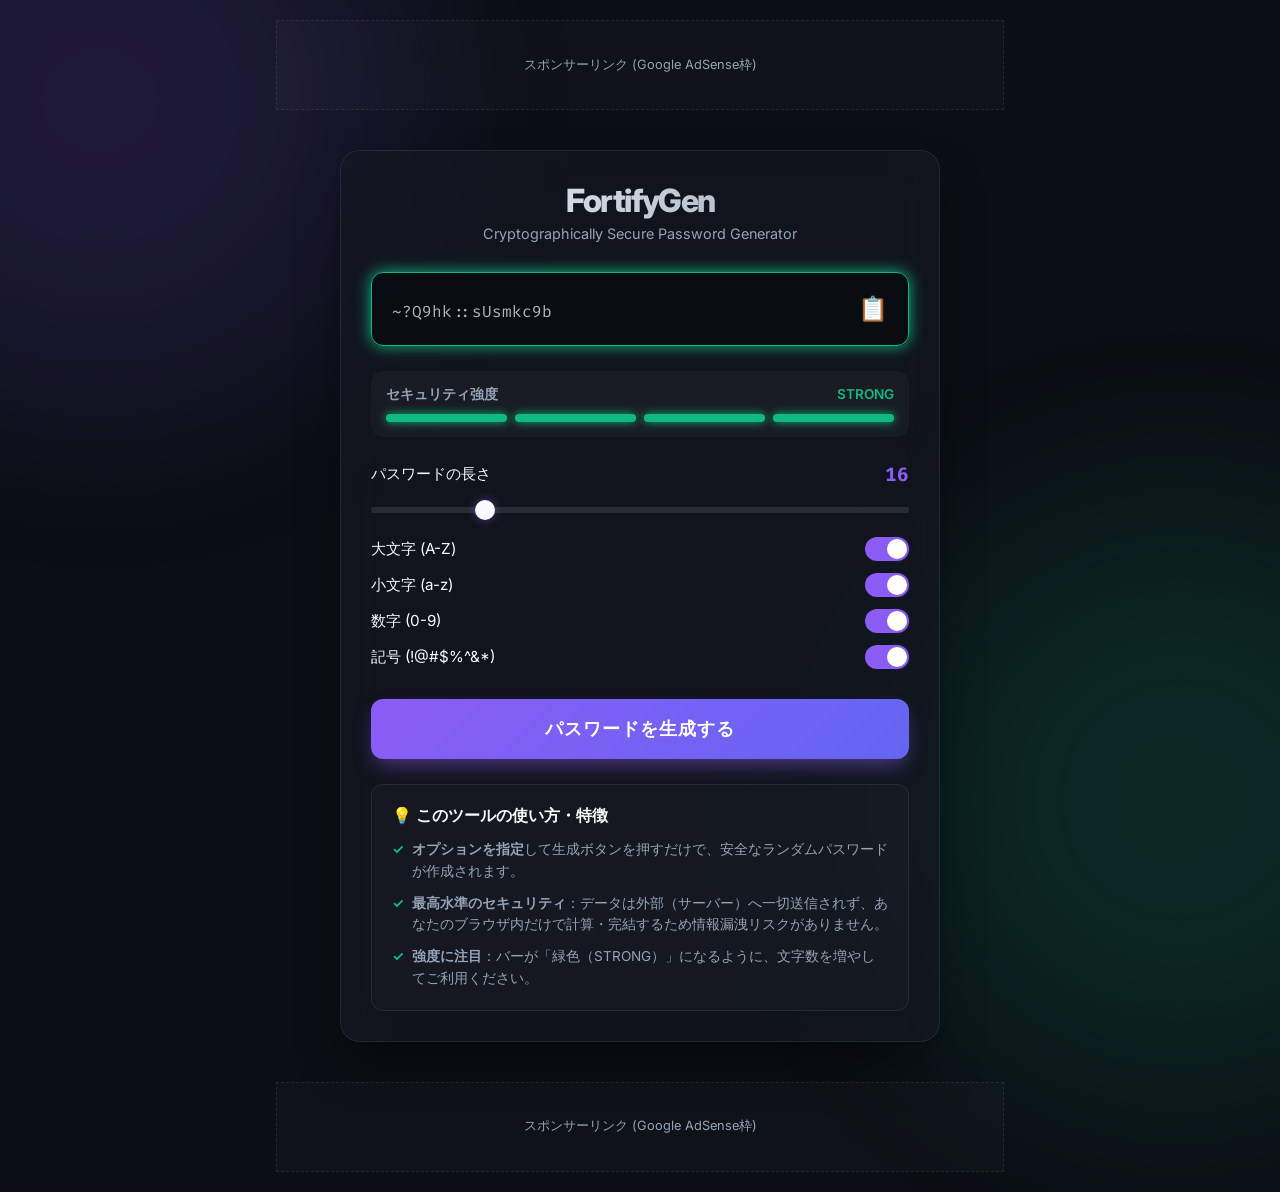
==== index.html @ d4380e6b "Update index.html" ====
<!DOCTYPE html>
<html lang="ja">
<head>
    <meta charset="UTF-8">
    <meta name="viewport" content="width=device-width, initial-scale=1.0">
    <title>Secure Password Generator</title>
    <!-- Modern Font -->
    <link href="https://fonts.googleapis.com/css2?family=Fira+Code:wght@400;600&family=Inter:wght@400;600;800&display=swap" rel="stylesheet">
    <link rel="stylesheet" href="style.css">
    <meta name="description" content="高性能かつセキュアなパスワード生成器。ローカルで暗号学的に安全なパスワードを即座に作成します。">
    <script async src="https://pagead2.googlesyndication.com/pagead/js/adsbygoogle.js?client=ca-pub-8914844189894814"
     crossorigin="anonymous"></script>
</head>
<body>
    <div class="bg-decoration">
        <div class="glow glow-1"></div>
        <div class="glow glow-2"></div>
    </div>

    <!-- Ad placeholder (Top) - 収益化のため配置 -->
    <div class="ad-banner top-ad">
        <div class="ad-content">スポンサーリンク (Google AdSense枠)</div>
    </div>

    <main class="container">
        <header>
            <h1>FortifyGen</h1>
            <p>Cryptographically Secure Password Generator</p>
        </header>

        <section class="result-container">
            <div class="password-display" id="passwordDisplay">
                <span id="result" class="placeholder">設定を行って生成してください</span>
            </div>
            <button id="copyBtn" class="copy-btn" title="パスワードをコピー">
                📋
            </button>
        </section>

        <!-- アニメーション付きセキュリティ強度メーター -->
        <section class="strength-section">
            <div class="strength-header">
                <span>セキュリティ強度</span>
                <span id="strengthText">VERY WEAK</span>
            </div>
            <div class="strength-bars">
                <div class="bar" id="bar1"></div>
                <div class="bar" id="bar2"></div>
                <div class="bar" id="bar3"></div>
                <div class="bar" id="bar4"></div>
            </div>
        </section>

        <section class="settings-container">
            <div class="setting">
                <div class="setting-header">
                    <label for="lengthSlider">パスワードの長さ</label>
                    <span id="lengthValue">16</span>
                </div>
                <input type="range" id="lengthSlider" min="4" max="64" value="16">
            </div>

            <div class="options">
                <label class="checkbox-container">
                    <span>大文字 (A-Z)</span>
                    <input type="checkbox" id="uppercaseCb" checked>
                    <span class="checkmark"></span>
                </label>
                <label class="checkbox-container">
                    <span>小文字 (a-z)</span>
                    <input type="checkbox" id="lowercaseCb" checked>
                    <span class="checkmark"></span>
                </label>
                <label class="checkbox-container">
                    <span>数字 (0-9)</span>
                    <input type="checkbox" id="numbersCb" checked>
                    <span class="checkmark"></span>
                </label>
                <label class="checkbox-container">
                    <span>記号 (!@#$%^&*)</span>
                    <input type="checkbox" id="symbolsCb" checked>
                    <span class="checkmark"></span>
                </label>
            </div>

            <button id="generateBtn" class="generate-btn">パスワードを生成する</button>
        </section>

        <section class="instructions">
            <h3>💡 このツールの使い方・特徴</h3>
            <ul>
                <li><strong>オプションを指定</strong>して生成ボタンを押すだけで、安全なランダムパスワードが作成されます。</li>
                <li><strong>最高水準のセキュリティ</strong>：データは外部（サーバー）へ一切送信されず、あなたのブラウザ内だけで計算・完結するため情報漏洩リスクがありません。</li>
                <li><strong>強度に注目</strong>：バーが「緑色（STRONG）」になるように、文字数を増やしてご利用ください。</li>
            </ul>
        </section>
    </main>

    <!-- Ad placeholder (Bottom) - 収益化のため配置 -->
    <div class="ad-banner bottom-ad">
        <div class="ad-content">スポンサーリンク (Google AdSense枠)</div>
    </div>

    <!-- トースト通知 (コピー完了時など) -->
    <div id="toast" class="toast">クリップボードにコピーしました！</div>

    <script src="main.js"></script>
</body>
</html>
---- style.css ----
:root {
    --bg-dark: #0B0E14; /* Cyber dark */
    --panel-bg: rgba(20, 24, 34, 0.7);
    --border-color: rgba(255, 255, 255, 0.08);
    --primary: #8b5cf6; /* Purple/Violet main */
    --primary-glow: rgba(139, 92, 246, 0.5);
    --text-primary: #f8fafc;
    --text-muted: #94a3b8;
    
    /* Strength colors */
    --strength-very-weak: #ef4444; /* Red */
    --strength-weak: #f59e0b;      /* Orange */
    --strength-good: #eab308;      /* Yellow */
    --strength-strong: #10b981;    /* Green */
}

* { margin: 0; padding: 0; box-sizing: border-box; }

body {
    font-family: 'Inter', sans-serif;
    background-color: var(--bg-dark);
    color: var(--text-primary);
    min-height: 100vh;
    display: flex;
    flex-direction: column;
    align-items: center;
    position: relative;
    overflow-x: hidden;
}

/* Background Effects */
.bg-decoration {
    position: fixed;
    top: 0; left: 0; width: 100vw; height: 100vh;
    z-index: -1;
    pointer-events: none;
}
.glow {
    position: absolute;
    width: 600px; height: 600px;
    border-radius: 50%;
    filter: blur(100px);
    opacity: 0.15;
}
.glow-1 { background: var(--primary); top: -200px; left: -200px; }
.glow-2 { background: var(--strength-strong); bottom: -200px; right: -200px; }

/* Ad Banners - Placement purely for monetization structure */
.ad-banner {
    width: 100%; max-width: 728px;
    height: 90px;
    background: rgba(255,255,255,0.02);
    border: 1px dashed var(--border-color);
    margin: 20px 0;
    display: flex; align-items: center; justify-content: center;
    color: var(--text-muted);
    font-size: 0.8rem;
}

/* Main Container */
.container {
    width: 90%;
    max-width: 600px;
    background: var(--panel-bg);
    backdrop-filter: blur(20px);
    -webkit-backdrop-filter: blur(20px);
    border: 1px solid var(--border-color);
    border-radius: 20px;
    padding: 30px;
    box-shadow: 0 25px 50px -12px rgba(0,0,0,0.5);
    margin: 20px 0;
}

header { text-align: center; margin-bottom: 30px; }
h1 { font-size: 2rem; font-weight: 800; background: linear-gradient(135deg, var(--text-primary), var(--text-muted)); -webkit-background-clip: text; color: transparent; letter-spacing: -0.05em; }
p { color: var(--text-muted); font-size: 0.9rem; margin-top: 5px; }

/* Result Box */
.result-container {
    background: rgba(0,0,0,0.4);
    border: 1px solid var(--border-color);
    border-radius: 12px;
    padding: 20px;
    display: flex;
    justify-content: space-between;
    align-items: center;
    margin-bottom: 25px;
    position: relative;
    transition: all 0.3s ease;
}
.result-container:hover { border-color: rgba(255,255,255,0.2); }

.password-display {
    font-family: 'Fira Code', monospace;
    font-size: 1.5rem;
    word-break: break-all;
    flex-grow: 1;
    margin-right: 15px;
}
.placeholder { color: var(--text-muted); font-size: 1rem; opacity: 0.7; }

.copy-btn {
    background: transparent;
    border: none;
    color: var(--primary);
    font-size: 1.5rem;
    cursor: pointer;
    transition: transform 0.2s, filter 0.2s;
}
.copy-btn:hover { transform: scale(1.1); filter: brightness(1.2); }
.copy-btn:active { transform: scale(0.9); }

/* Strength Meter */
.strength-section {
    background: rgba(255,255,255,0.03);
    padding: 15px;
    border-radius: 12px;
    margin-bottom: 25px;
}
.strength-header {
    display: flex; justify-content: space-between;
    font-size: 0.85rem; font-weight: 600; text-transform: uppercase;
    margin-bottom: 10px; color: var(--text-muted);
}
.strength-bars { display: flex; gap: 8px; height: 8px; }
.bar {
    flex: 1;
    background: rgba(255,255,255,0.1);
    border-radius: 4px;
    transition: all 0.4s ease;
}

/* Settings */
.settings-container { display: flex; flex-direction: column; gap: 20px; }

.setting-header { display: flex; justify-content: space-between; align-items: center; font-size: 0.95rem; margin-bottom: 10px; }
#lengthValue { font-family: 'Fira Code', monospace; color: var(--primary); font-size: 1.2rem; font-weight: bold; }

/* Custom Slider */
input[type=range] {
    -webkit-appearance: none;
    width: 100%; background: transparent;
}
input[type=range]::-webkit-slider-runnable-track {
    width: 100%; height: 6px; cursor: pointer;
    background: rgba(255,255,255,0.1); border-radius: 3px;
}
input[type=range]::-webkit-slider-thumb {
    height: 20px; width: 20px; border-radius: 50%;
    background: var(--text-primary);
    cursor: pointer;
    -webkit-appearance: none;
    margin-top: -7px;
    box-shadow: 0 0 10px var(--primary-glow);
    transition: transform 0.1s;
}
input[type=range]::-webkit-slider-thumb:hover { transform: scale(1.2); }

/* Custom Checkboxes */
.options { display: flex; flex-direction: column; gap: 12px; }
.checkbox-container {
    display: flex; justify-content: space-between; align-items: center;
    cursor: pointer; font-size: 0.95rem; user-select: none;
}
.checkbox-container input { position: absolute; opacity: 0; cursor: pointer; height: 0; width: 0; }
.checkmark {
    position: relative; height: 24px; width: 44px;
    background-color: rgba(255,255,255,0.1);
    border-radius: 12px; transition: background-color 0.3s;
}
.checkmark:after {
    content: ""; position: absolute;
    top: 2px; left: 2px; width: 20px; height: 20px;
    border-radius: 50%; background: var(--text-muted);
    transition: 0.3s cubic-bezier(0.68, -0.55, 0.265, 1.55);
}
.checkbox-container input:checked ~ .checkmark { background-color: var(--primary); }
.checkbox-container input:checked ~ .checkmark:after {
    background: white; left: calc(100% - 2px); transform: translateX(-100%);
    box-shadow: 0 0 5px var(--primary-glow);
}

/* Generate Button */
.generate-btn {
    background: linear-gradient(135deg, var(--primary), #6366f1);
    color: white; border: none; padding: 18px;
    border-radius: 12px; font-size: 1.1rem; font-weight: 600;
    cursor: pointer; transition: all 0.3s ease;
    text-transform: uppercase; letter-spacing: 1px;
    margin-top: 10px;
    box-shadow: 0 10px 20px -5px var(--primary-glow);
}
.generate-btn:hover { transform: translateY(-2px); box-shadow: 0 15px 25px -5px var(--primary-glow); }
.generate-btn:active { transform: translateY(1px); }

/* Instructions */
.instructions {
    background: rgba(255, 255, 255, 0.02);
    border: 1px solid var(--border-color);
    border-radius: 12px;
    padding: 20px;
    margin-top: 25px;
}
.instructions h3 {
    font-size: 1rem;
    color: var(--text-primary);
    margin-bottom: 12px;
    display: flex;
    align-items: center;
    gap: 8px;
}
.instructions ul {
    list-style: none;
    display: flex;
    flex-direction: column;
    gap: 10px;
}
.instructions li {
    font-size: 0.85rem;
    color: var(--text-muted);
    line-height: 1.6;
    padding-left: 20px;
    position: relative;
}
.instructions li::before {
    content: "✓";
    position: absolute;
    left: 0;
    color: var(--strength-strong);
    font-weight: bold;
}

/* Toast */
.toast {
    position: fixed; bottom: -50px; left: 50%; transform: translateX(-50%);
    background: var(--strength-strong); color: white;
    padding: 12px 24px; border-radius: 8px; font-weight: 600; font-size: 0.9rem;
    box-shadow: 0 10px 30px rgba(16, 185, 129, 0.4);
    opacity: 0; transition: all 0.3s cubic-bezier(0.68, -0.55, 0.265, 1.55);
    z-index: 1000;
}
.toast.show { bottom: 30px; opacity: 1; }

@media (max-width: 480px) {
    .container { padding: 20px; }
    h1 { font-size: 1.5rem; }
}
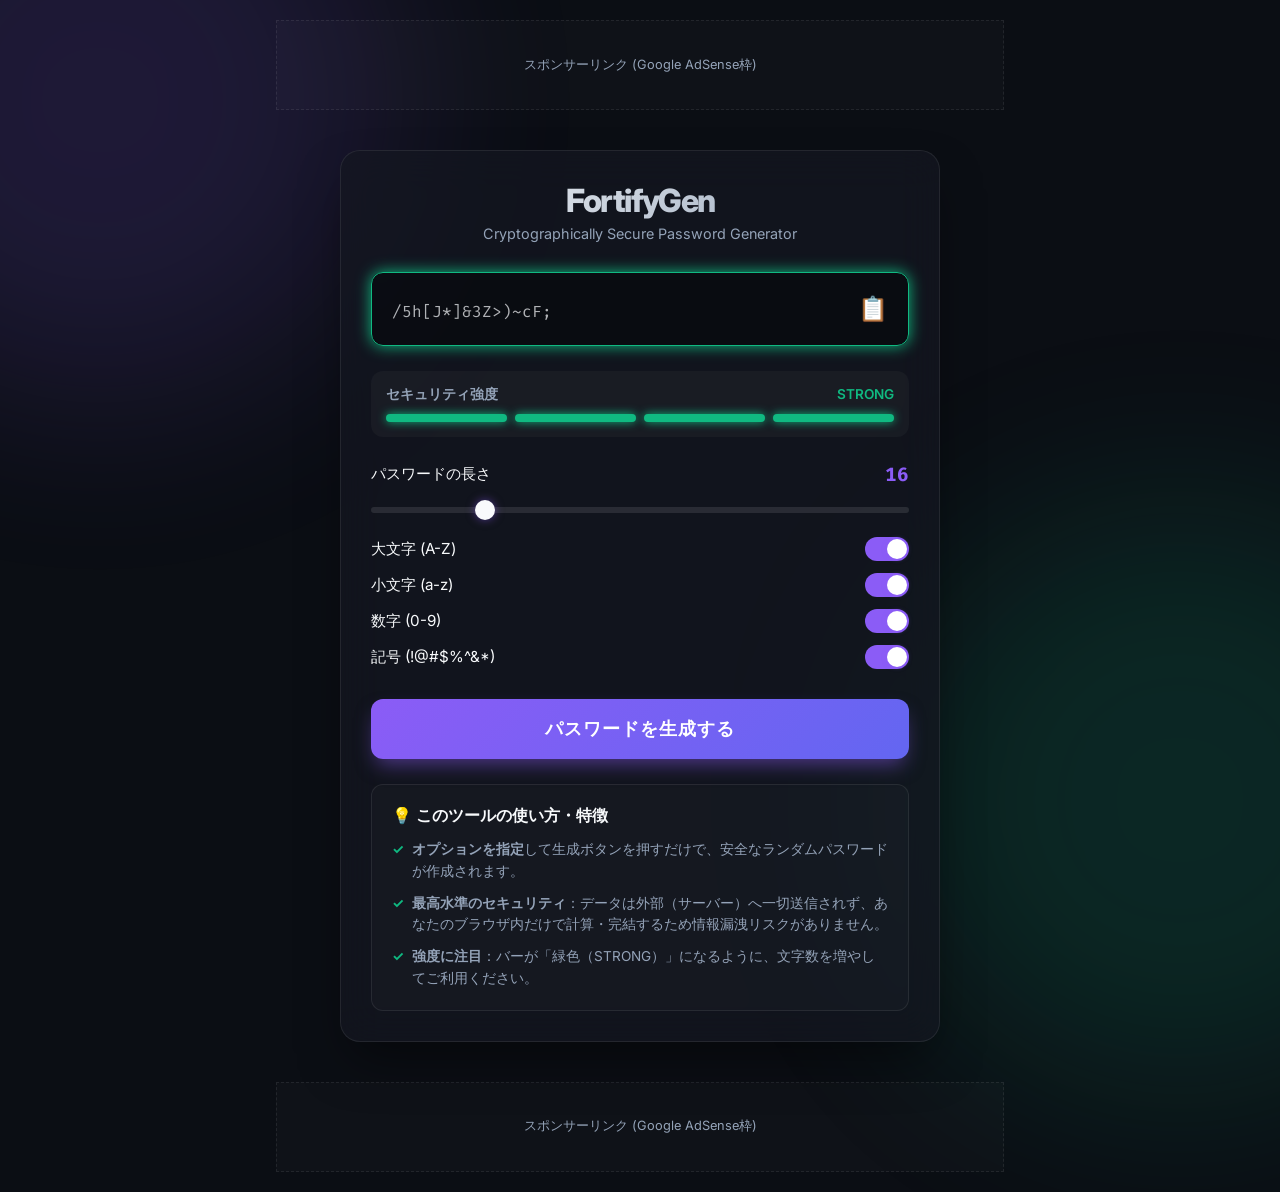
==== commit 1704b19b: "Update index.html" ====
--- a/index.html
+++ b/index.html
@@ -10,6 +10,15 @@
     <meta name="description" content="高性能かつセキュアなパスワード生成器。ローカルで暗号学的に安全なパスワードを即座に作成します。">
     <script async src="https://pagead2.googlesyndication.com/pagead/js/adsbygoogle.js?client=ca-pub-8914844189894814"
      crossorigin="anonymous"></script>
+        <!-- Google tag (gtag.js) -->
+    <script async src="https://www.googletagmanager.com/gtag/js?id=G-P8Q7H5FZKG"></script>
+    <script>
+      window.dataLayer = window.dataLayer || [];
+      function gtag(){dataLayer.push(arguments);}
+      gtag('js', new Date());
+
+      gtag('config', 'G-P8Q7H5FZKG');
+    </script>
 </head>
 <body>
     <div class="bg-decoration">
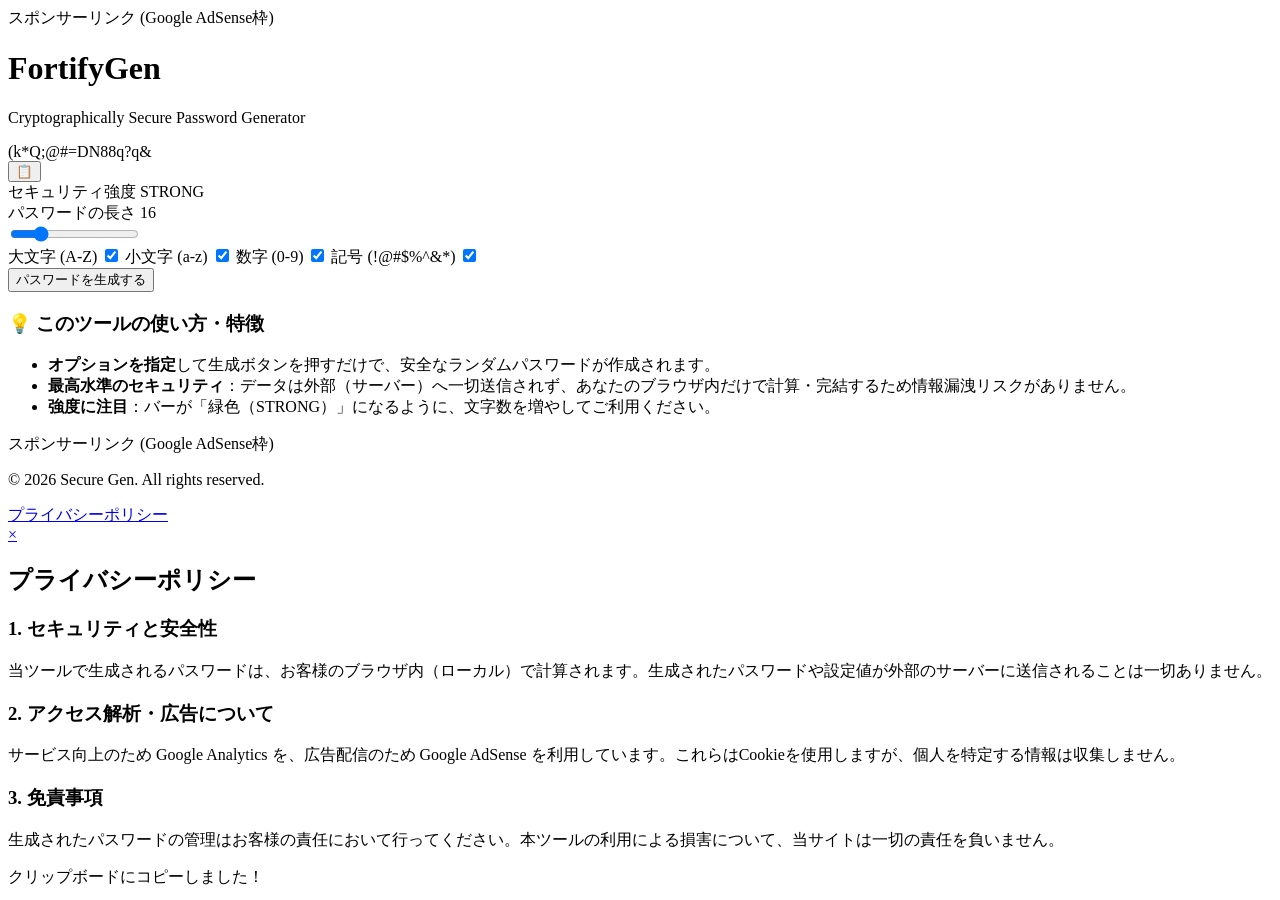
==== commit 82e24857: "Add files via upload" ====
--- a/index.html
+++ b/index.html
@@ -3,14 +3,31 @@
 <head>
     <meta charset="UTF-8">
     <meta name="viewport" content="width=device-width, initial-scale=1.0">
-    <title>Secure Password Generator</title>
-    <!-- Modern Font -->
-    <link href="https://fonts.googleapis.com/css2?family=Fira+Code:wght@400;600&family=Inter:wght@400;600;800&display=swap" rel="stylesheet">
-    <link rel="stylesheet" href="style.css">
-    <meta name="description" content="高性能かつセキュアなパスワード生成器。ローカルで暗号学的に安全なパスワードを即座に作成します。">
-    <script async src="https://pagead2.googlesyndication.com/pagead/js/adsbygoogle.js?client=ca-pub-8914844189894814"
-     crossorigin="anonymous"></script>
-        <!-- Google tag (gtag.js) -->
+    <title>Secure Password Generator - 安全で強力なパスワード生成器</title>
+    <meta name="description" content="暗号学的に安全なパスワードをブラウザ内だけで即座に作成。個人情報は一切送信されないローカル完結型のセキュアなツール。">
+    <meta name="viewport" content="width=device-width, initial-scale=1.0">
+    <meta name="theme-color" content="#1c122b">
+
+    <!-- Favicon -->
+    <link rel="icon" type="image/svg+xml" href="favicon.svg">
+
+    <!-- Open Graph / Facebook -->
+    <meta property="og:type" content="website">
+    <meta property="og:url" content="https://password-generator-eight-ruby-12.vercel.app/">
+    <meta property="og:title" content="Secure Password Generator - 強固で安全なパスワード作成">
+    <meta property="og:description" content="サーバーへデータを一切送信しない、極めて安全なパスワード生成器。お好みの長さと文字種で即座に作成。">
+    <meta property="og:image" content="favicon.svg">
+
+    <!-- Twitter -->
+    <meta property="twitter:card" content="summary_large_image">
+    <meta property="twitter:url" content="https://password-generator-eight-ruby-12.vercel.app/">
+    <meta property="twitter:title" content="Secure Password Generator - 強固で安全なパスワード作成">
+    <meta property="twitter:description" content="サーバーへデータを一切送信しない、極めて安全なパスワード生成器。お好みの長さと文字種で即座に作成。">
+    <meta property="twitter:image" content="favicon.svg">
+    <!-- Google AdSense 審査・自動広告用コード -->
+    <script async src="https://pagead2.googlesyndication.com/pagead/js/adsbygoogle.js?client=ca-pub-8914844189894814" crossorigin="anonymous"></script>
+
+    <!-- Google tag (gtag.js) -->
     <script async src="https://www.googletagmanager.com/gtag/js?id=G-P8Q7H5FZKG"></script>
     <script>
       window.dataLayer = window.dataLayer || [];
@@ -110,6 +127,31 @@
         <div class="ad-content">スポンサーリンク (Google AdSense枠)</div>
     </div>
 
+    <footer class="app-footer">
+        <div class="footer-content">
+            <p>&copy; 2026 Secure Gen. All rights reserved.</p>
+            <div class="footer-links">
+                <a href="#privacy-policy" id="policy-trigger">プライバシーポリシー</a>
+            </div>
+        </div>
+    </footer>
+
+    <!-- Privacy Policy Modal (Simple CSS-based modal) -->
+    <div id="privacy-policy" class="modal-overlay">
+        <div class="modal-content">
+            <a href="#" class="close-modal">&times;</a>
+            <h2>プライバシーポリシー</h2>
+            <div class="policy-body">
+                <h3>1. セキュリティと安全性</h3>
+                <p>当ツールで生成されるパスワードは、お客様のブラウザ内（ローカル）で計算されます。生成されたパスワードや設定値が外部のサーバーに送信されることは一切ありません。</p>
+                <h3>2. アクセス解析・広告について</h3>
+                <p>サービス向上のため Google Analytics を、広告配信のため Google AdSense を利用しています。これらはCookieを使用しますが、個人を特定する情報は収集しません。</p>
+                <h3>3. 免責事項</h3>
+                <p>生成されたパスワードの管理はお客様の責任において行ってください。本ツールの利用による損害について、当サイトは一切の責任を負いません。</p>
+            </div>
+        </div>
+    </div>
+
     <!-- トースト通知 (コピー完了時など) -->
     <div id="toast" class="toast">クリップボードにコピーしました！</div>
 
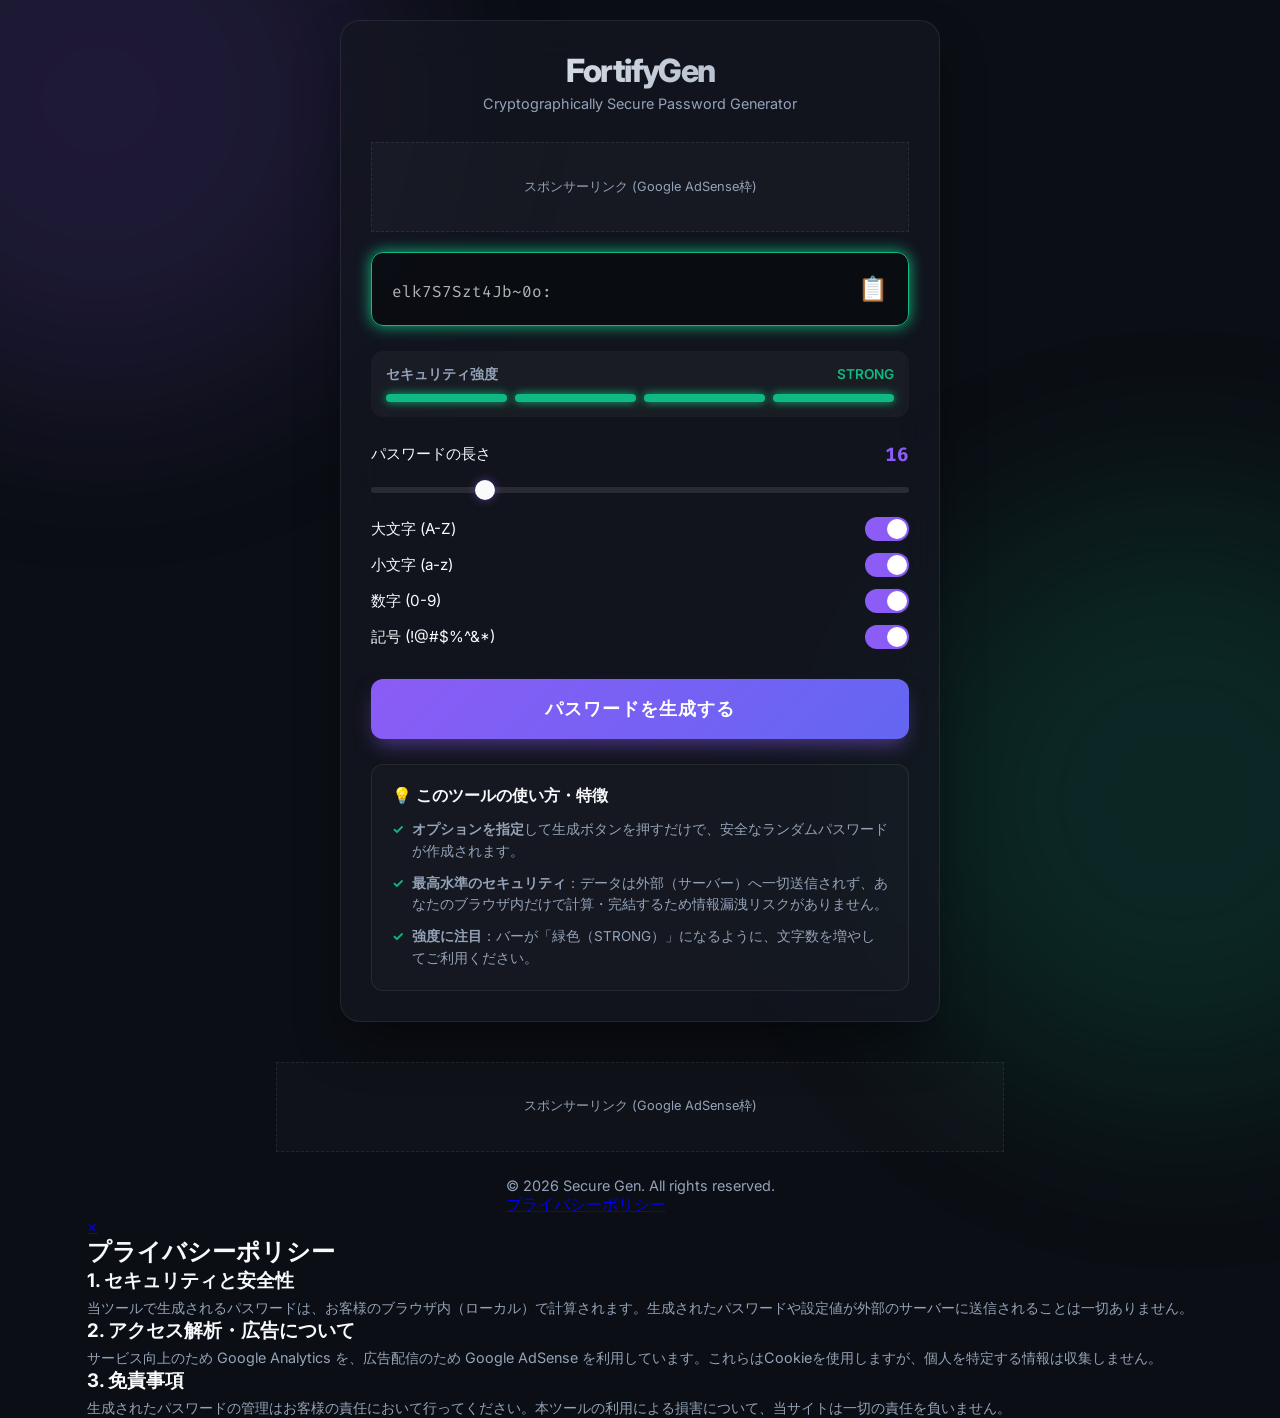
==== commit a890728d: "Add files via upload" ====
--- a/index.html
+++ b/index.html
@@ -3,10 +3,14 @@
 <head>
     <meta charset="UTF-8">
     <meta name="viewport" content="width=device-width, initial-scale=1.0">
-    <title>Secure Password Generator - 安全で強力なパスワード生成器</title>
+    <title>FortifyGen - 安全で強力なパスワード生成器</title>
     <meta name="description" content="暗号学的に安全なパスワードをブラウザ内だけで即座に作成。個人情報は一切送信されないローカル完結型のセキュアなツール。">
     <meta name="viewport" content="width=device-width, initial-scale=1.0">
     <meta name="theme-color" content="#1c122b">
+
+    <!-- Fonts & Style -->
+    <link href="https://fonts.googleapis.com/css2?family=Fira+Code:wght@400;600&family=Inter:wght@400;600;800&display=swap" rel="stylesheet">
+    <link rel="stylesheet" href="style.css">
 
     <!-- Favicon -->
     <link rel="icon" type="image/svg+xml" href="favicon.svg">
@@ -14,7 +18,7 @@
     <!-- Open Graph / Facebook -->
     <meta property="og:type" content="website">
     <meta property="og:url" content="https://password-generator-eight-ruby-12.vercel.app/">
-    <meta property="og:title" content="Secure Password Generator - 強固で安全なパスワード作成">
+    <meta property="og:title" content="FortifyGen - 強固で安全なパスワード作成">
     <meta property="og:description" content="サーバーへデータを一切送信しない、極めて安全なパスワード生成器。お好みの長さと文字種で即座に作成。">
     <meta property="og:image" content="favicon.svg">
 
@@ -43,16 +47,16 @@
         <div class="glow glow-2"></div>
     </div>
 
-    <!-- Ad placeholder (Top) - 収益化のため配置 -->
-    <div class="ad-banner top-ad">
-        <div class="ad-content">スポンサーリンク (Google AdSense枠)</div>
-    </div>
-
     <main class="container">
         <header>
             <h1>FortifyGen</h1>
             <p>Cryptographically Secure Password Generator</p>
         </header>
+
+        <!-- Ad placeholder (Top) -->
+        <div class="ad-banner top-ad">
+            <div class="ad-content">スポンサーリンク (Google AdSense枠)</div>
+        </div>
 
         <section class="result-container">
             <div class="password-display" id="passwordDisplay">
--- a/style.css
+++ b/style.css
@@ -0,0 +1,247 @@
+:root {
+    --bg-dark: #0B0E14; /* Cyber dark */
+    --panel-bg: rgba(20, 24, 34, 0.7);
+    --border-color: rgba(255, 255, 255, 0.08);
+    --primary: #8b5cf6; /* Purple/Violet main */
+    --primary-glow: rgba(139, 92, 246, 0.5);
+    --text-primary: #f8fafc;
+    --text-muted: #94a3b8;
+    
+    /* Strength colors */
+    --strength-very-weak: #ef4444; /* Red */
+    --strength-weak: #f59e0b;      /* Orange */
+    --strength-good: #eab308;      /* Yellow */
+    --strength-strong: #10b981;    /* Green */
+}
+
+* { margin: 0; padding: 0; box-sizing: border-box; }
+
+body {
+    font-family: 'Inter', sans-serif;
+    background-color: var(--bg-dark);
+    color: var(--text-primary);
+    min-height: 100vh;
+    display: flex;
+    flex-direction: column;
+    align-items: center;
+    position: relative;
+    overflow-x: hidden;
+}
+
+/* Background Effects */
+.bg-decoration {
+    position: fixed;
+    top: 0; left: 0; width: 100vw; height: 100vh;
+    z-index: -1;
+    pointer-events: none;
+}
+.glow {
+    position: absolute;
+    width: 600px; height: 600px;
+    border-radius: 50%;
+    filter: blur(100px);
+    opacity: 0.15;
+}
+.glow-1 { background: var(--primary); top: -200px; left: -200px; }
+.glow-2 { background: var(--strength-strong); bottom: -200px; right: -200px; }
+
+/* Ad Banners - Placement purely for monetization structure */
+.ad-banner {
+    width: 100%; max-width: 728px;
+    height: 90px;
+    background: rgba(255,255,255,0.02);
+    border: 1px dashed var(--border-color);
+    margin: 20px 0;
+    display: flex; align-items: center; justify-content: center;
+    color: var(--text-muted);
+    font-size: 0.8rem;
+}
+
+/* Main Container */
+.container {
+    width: 90%;
+    max-width: 600px;
+    background: var(--panel-bg);
+    backdrop-filter: blur(20px);
+    -webkit-backdrop-filter: blur(20px);
+    border: 1px solid var(--border-color);
+    border-radius: 20px;
+    padding: 30px;
+    box-shadow: 0 25px 50px -12px rgba(0,0,0,0.5);
+    margin: 20px 0;
+}
+
+header { text-align: center; margin-bottom: 30px; }
+h1 { font-size: 2rem; font-weight: 800; background: linear-gradient(135deg, var(--text-primary), var(--text-muted)); -webkit-background-clip: text; color: transparent; letter-spacing: -0.05em; }
+p { color: var(--text-muted); font-size: 0.9rem; margin-top: 5px; }
+
+/* Result Box */
+.result-container {
+    background: rgba(0,0,0,0.4);
+    border: 1px solid var(--border-color);
+    border-radius: 12px;
+    padding: 20px;
+    display: flex;
+    justify-content: space-between;
+    align-items: center;
+    margin-bottom: 25px;
+    position: relative;
+    transition: all 0.3s ease;
+}
+.result-container:hover { border-color: rgba(255,255,255,0.2); }
+
+.password-display {
+    font-family: 'Fira Code', monospace;
+    font-size: 1.5rem;
+    word-break: break-all;
+    flex-grow: 1;
+    margin-right: 15px;
+}
+.placeholder { color: var(--text-muted); font-size: 1rem; opacity: 0.7; }
+
+.copy-btn {
+    background: transparent;
+    border: none;
+    color: var(--primary);
+    font-size: 1.5rem;
+    cursor: pointer;
+    transition: transform 0.2s, filter 0.2s;
+}
+.copy-btn:hover { transform: scale(1.1); filter: brightness(1.2); }
+.copy-btn:active { transform: scale(0.9); }
+
+/* Strength Meter */
+.strength-section {
+    background: rgba(255,255,255,0.03);
+    padding: 15px;
+    border-radius: 12px;
+    margin-bottom: 25px;
+}
+.strength-header {
+    display: flex; justify-content: space-between;
+    font-size: 0.85rem; font-weight: 600; text-transform: uppercase;
+    margin-bottom: 10px; color: var(--text-muted);
+}
+.strength-bars { display: flex; gap: 8px; height: 8px; }
+.bar {
+    flex: 1;
+    background: rgba(255,255,255,0.1);
+    border-radius: 4px;
+    transition: all 0.4s ease;
+}
+
+/* Settings */
+.settings-container { display: flex; flex-direction: column; gap: 20px; }
+
+.setting-header { display: flex; justify-content: space-between; align-items: center; font-size: 0.95rem; margin-bottom: 10px; }
+#lengthValue { font-family: 'Fira Code', monospace; color: var(--primary); font-size: 1.2rem; font-weight: bold; }
+
+/* Custom Slider */
+input[type=range] {
+    -webkit-appearance: none;
+    width: 100%; background: transparent;
+}
+input[type=range]::-webkit-slider-runnable-track {
+    width: 100%; height: 6px; cursor: pointer;
+    background: rgba(255,255,255,0.1); border-radius: 3px;
+}
+input[type=range]::-webkit-slider-thumb {
+    height: 20px; width: 20px; border-radius: 50%;
+    background: var(--text-primary);
+    cursor: pointer;
+    -webkit-appearance: none;
+    margin-top: -7px;
+    box-shadow: 0 0 10px var(--primary-glow);
+    transition: transform 0.1s;
+}
+input[type=range]::-webkit-slider-thumb:hover { transform: scale(1.2); }
+
+/* Custom Checkboxes */
+.options { display: flex; flex-direction: column; gap: 12px; }
+.checkbox-container {
+    display: flex; justify-content: space-between; align-items: center;
+    cursor: pointer; font-size: 0.95rem; user-select: none;
+}
+.checkbox-container input { position: absolute; opacity: 0; cursor: pointer; height: 0; width: 0; }
+.checkmark {
+    position: relative; height: 24px; width: 44px;
+    background-color: rgba(255,255,255,0.1);
+    border-radius: 12px; transition: background-color 0.3s;
+}
+.checkmark:after {
+    content: ""; position: absolute;
+    top: 2px; left: 2px; width: 20px; height: 20px;
+    border-radius: 50%; background: var(--text-muted);
+    transition: 0.3s cubic-bezier(0.68, -0.55, 0.265, 1.55);
+}
+.checkbox-container input:checked ~ .checkmark { background-color: var(--primary); }
+.checkbox-container input:checked ~ .checkmark:after {
+    background: white; left: calc(100% - 2px); transform: translateX(-100%);
+    box-shadow: 0 0 5px var(--primary-glow);
+}
+
+/* Generate Button */
+.generate-btn {
+    background: linear-gradient(135deg, var(--primary), #6366f1);
+    color: white; border: none; padding: 18px;
+    border-radius: 12px; font-size: 1.1rem; font-weight: 600;
+    cursor: pointer; transition: all 0.3s ease;
+    text-transform: uppercase; letter-spacing: 1px;
+    margin-top: 10px;
+    box-shadow: 0 10px 20px -5px var(--primary-glow);
+}
+.generate-btn:hover { transform: translateY(-2px); box-shadow: 0 15px 25px -5px var(--primary-glow); }
+.generate-btn:active { transform: translateY(1px); }
+
+/* Instructions */
+.instructions {
+    background: rgba(255, 255, 255, 0.02);
+    border: 1px solid var(--border-color);
+    border-radius: 12px;
+    padding: 20px;
+    margin-top: 25px;
+}
+.instructions h3 {
+    font-size: 1rem;
+    color: var(--text-primary);
+    margin-bottom: 12px;
+    display: flex;
+    align-items: center;
+    gap: 8px;
+}
+.instructions ul {
+    list-style: none;
+    display: flex;
+    flex-direction: column;
+    gap: 10px;
+}
+.instructions li {
+    font-size: 0.85rem;
+    color: var(--text-muted);
+    line-height: 1.6;
+    padding-left: 20px;
+    position: relative;
+}
+.instructions li::before {
+    content: "✓";
+    position: absolute;
+    left: 0;
+    color: var(--strength-strong);
+    font-weight: bold;
+}
+
+/* Toast */
+.toast {
+    position: fixed; bottom: -50px; left: 50%; transform: translateX(-50%);
+    background: var(--strength-strong); color: white;
+    padding: 12px 24px; border-radius: 8px; font-weight: 600; font-size: 0.9rem;
+    box-shadow: 0 10px 30px rgba(16, 185, 129, 0.4);
+    opacity: 0; transition: all 0.3s cubic-bezier(0.68, -0.55, 0.265, 1.55);
+    z-index: 1000;
+}
+.toast.show { bottom: 30px; opacity: 1; }
+
+@media (max-width: 480px) {
+    .container { padding: 20px; }
+    h1 { font-size: 1.5rem; }
+}
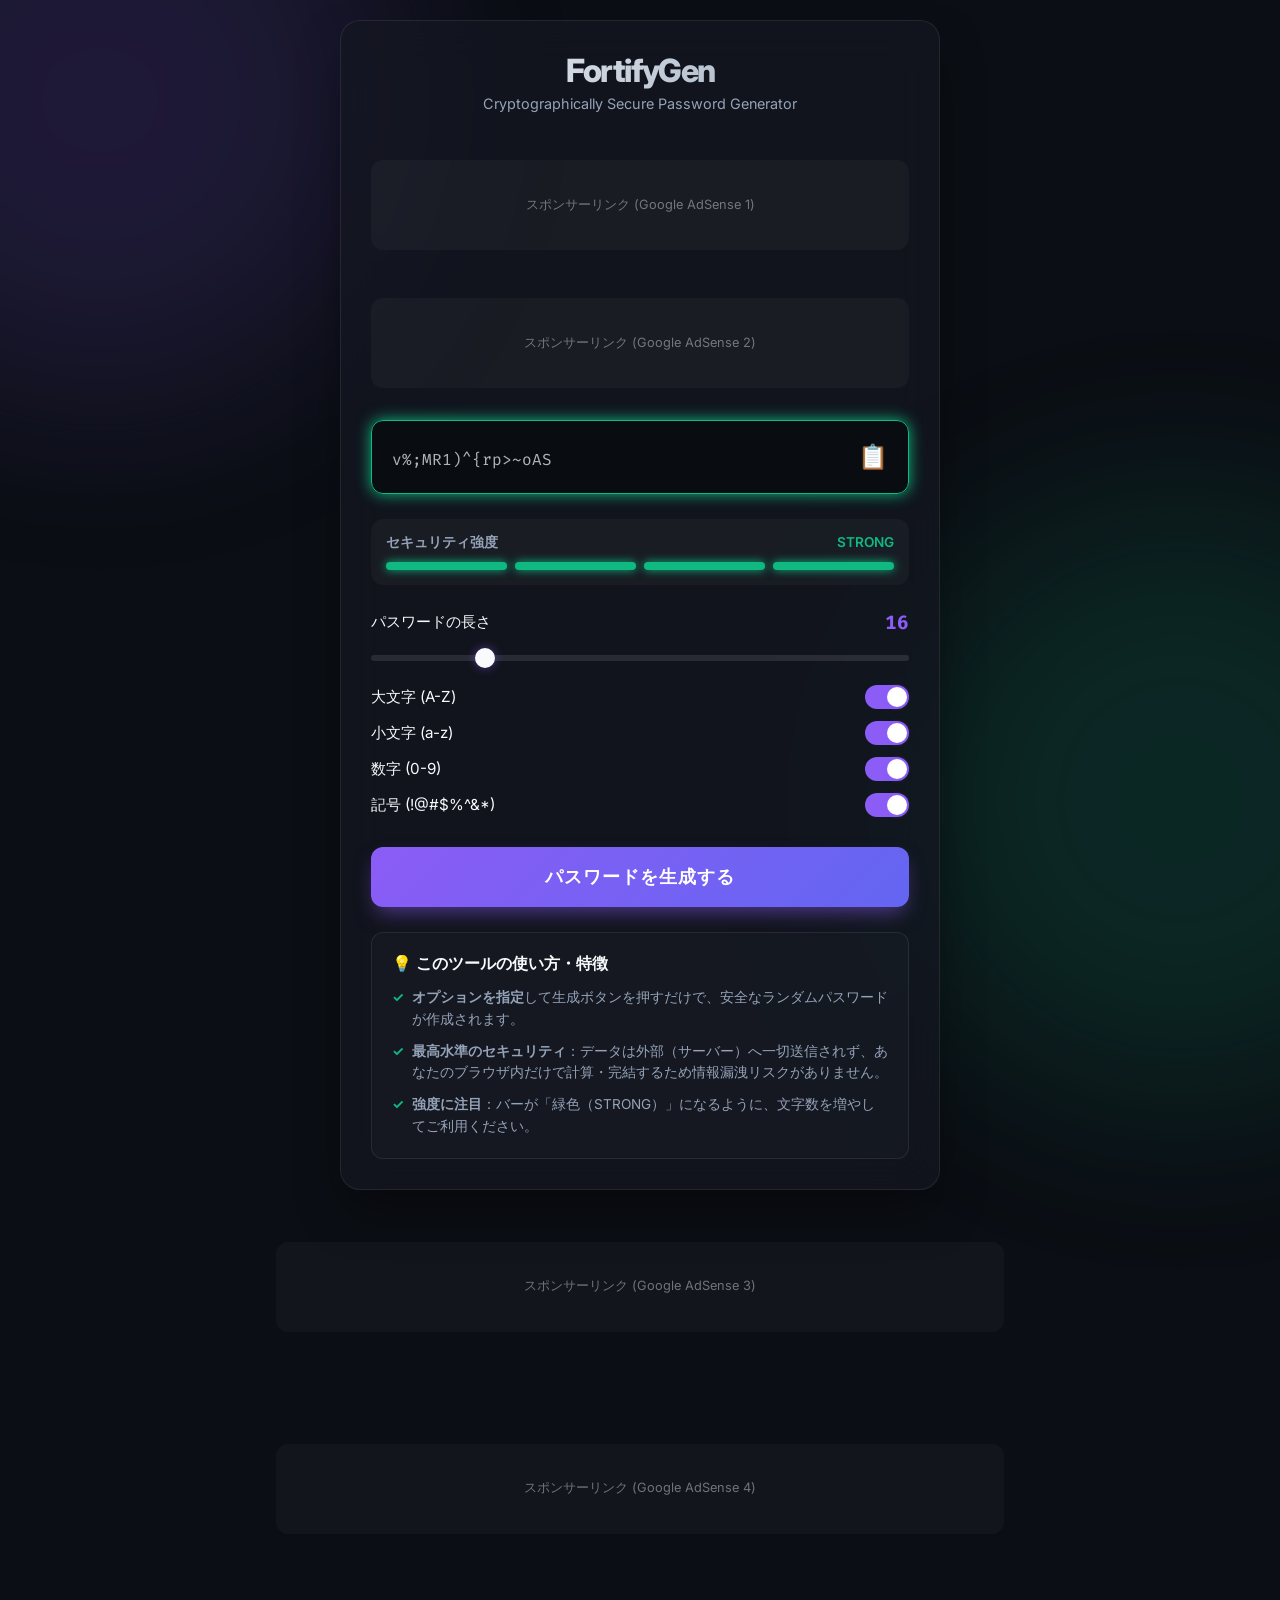
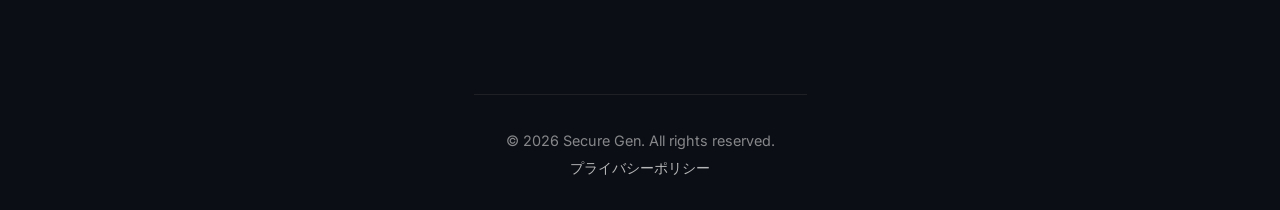
==== commit 2031e07b: "Add files via upload" ====
--- a/index.html
+++ b/index.html
@@ -53,9 +53,13 @@
             <p>Cryptographically Secure Password Generator</p>
         </header>
 
-        <!-- Ad placeholder (Top) -->
+        <!-- Ad placeholder (Top 1) -->
         <div class="ad-banner top-ad">
-            <div class="ad-content">スポンサーリンク (Google AdSense枠)</div>
+            <div class="ad-content">スポンサーリンク (Google AdSense 1)</div>
+        </div>
+        <!-- Ad placeholder (Top 2) -->
+        <div class="ad-banner top-ad">
+            <div class="ad-content">スポンサーリンク (Google AdSense 2)</div>
         </div>
 
         <section class="result-container">
@@ -126,9 +130,13 @@
         </section>
     </main>
 
-    <!-- Ad placeholder (Bottom) - 収益化のため配置 -->
+    <!-- Ad placeholder (Bottom 1) -->
     <div class="ad-banner bottom-ad">
-        <div class="ad-content">スポンサーリンク (Google AdSense枠)</div>
+        <div class="ad-content">スポンサーリンク (Google AdSense 3)</div>
+    </div>
+    <!-- Ad placeholder (Bottom 2) -->
+    <div class="ad-banner bottom-ad">
+        <div class="ad-content">スポンサーリンク (Google AdSense 4)</div>
     </div>
 
     <footer class="app-footer">
--- a/style.css
+++ b/style.css
@@ -193,6 +193,70 @@
 .generate-btn:hover { transform: translateY(-2px); box-shadow: 0 15px 25px -5px var(--primary-glow); }
 .generate-btn:active { transform: translateY(1px); }
 
+/* --- Advertisement --- */
+.ad-banner {
+    margin: 2rem auto;
+    max-width: 728px;
+    background: rgba(255, 255, 255, 0.03);
+    border: 1px dashed var(--input-border);
+    border-radius: 12px;
+    padding: 1rem;
+    text-align: center;
+    color: rgba(255, 255, 255, 0.4);
+    font-size: 0.8rem;
+}
+.top-ad { margin-top: 3rem; }
+.bottom-ad { margin-bottom: 5rem; }
+
+/* App Footer */
+.app-footer { margin-top: 5rem; padding: 2rem; border-top: 1px solid var(--border-color); text-align: center; }
+.footer-content p { font-size: 0.9rem; color: rgba(255,255,255,0.5); margin-bottom: 0.5rem; }
+.footer-links a { font-size: 0.85rem; color: #fff; text-decoration: none; opacity: 0.7; transition: opacity 0.3s; }
+.footer-links a:hover { opacity: 1; text-decoration: underline; }
+
+/* Privacy Policy Modal (CSS Only) - Refined for reliability */
+#privacy-policy.modal-overlay { 
+    position: fixed !important; 
+    top: 0; left: 0; 
+    width: 100vw; height: 100vh; 
+    background: rgba(0,0,0,0.9); 
+    backdrop-filter: blur(12px); 
+    display: flex; 
+    align-items: center; justify-content: center; 
+    z-index: 9999; 
+    opacity: 0; 
+    visibility: hidden; 
+    pointer-events: none; 
+    transition: all 0.4s ease; 
+}
+#privacy-policy.modal-overlay:target { 
+    opacity: 1; 
+    visibility: visible; 
+    pointer-events: auto; 
+}
+.modal-content { 
+    background: #0f172a; 
+    border: 1px solid var(--border-color); 
+    padding: 3rem; border-radius: 32px; 
+    max-width: 600px; width: 90%; 
+    position: relative; 
+    max-height: 80vh; 
+    overflow-y: auto; 
+    text-align: left; 
+    box-shadow: 0 50px 100px rgba(0,0,0,0.8);
+}
+.close-modal { position: absolute; top: 1.5rem; right: 2rem; font-size: 2.5rem; color: #fff; text-decoration: none; line-height: 1; transition: color 0.3s; }
+.close-modal:hover { color: var(--primary); }
+.policy-body { margin-top: 2rem; }
+.policy-body h3 { font-size: 1.1rem; color: #38bdf8; margin: 1.5rem 0 0.5rem; }
+.policy-body p { font-size: 0.95rem; color: rgba(255,255,255,0.7); line-height: 1.6; }
+
+@media (max-width: 600px) {
+    .container { padding: 1.5rem; }
+    .card { padding: 2rem; }
+    .modal-content { padding: 2rem; }
+}
+
 /* Instructions */
 .instructions {
     background: rgba(255, 255, 255, 0.02);
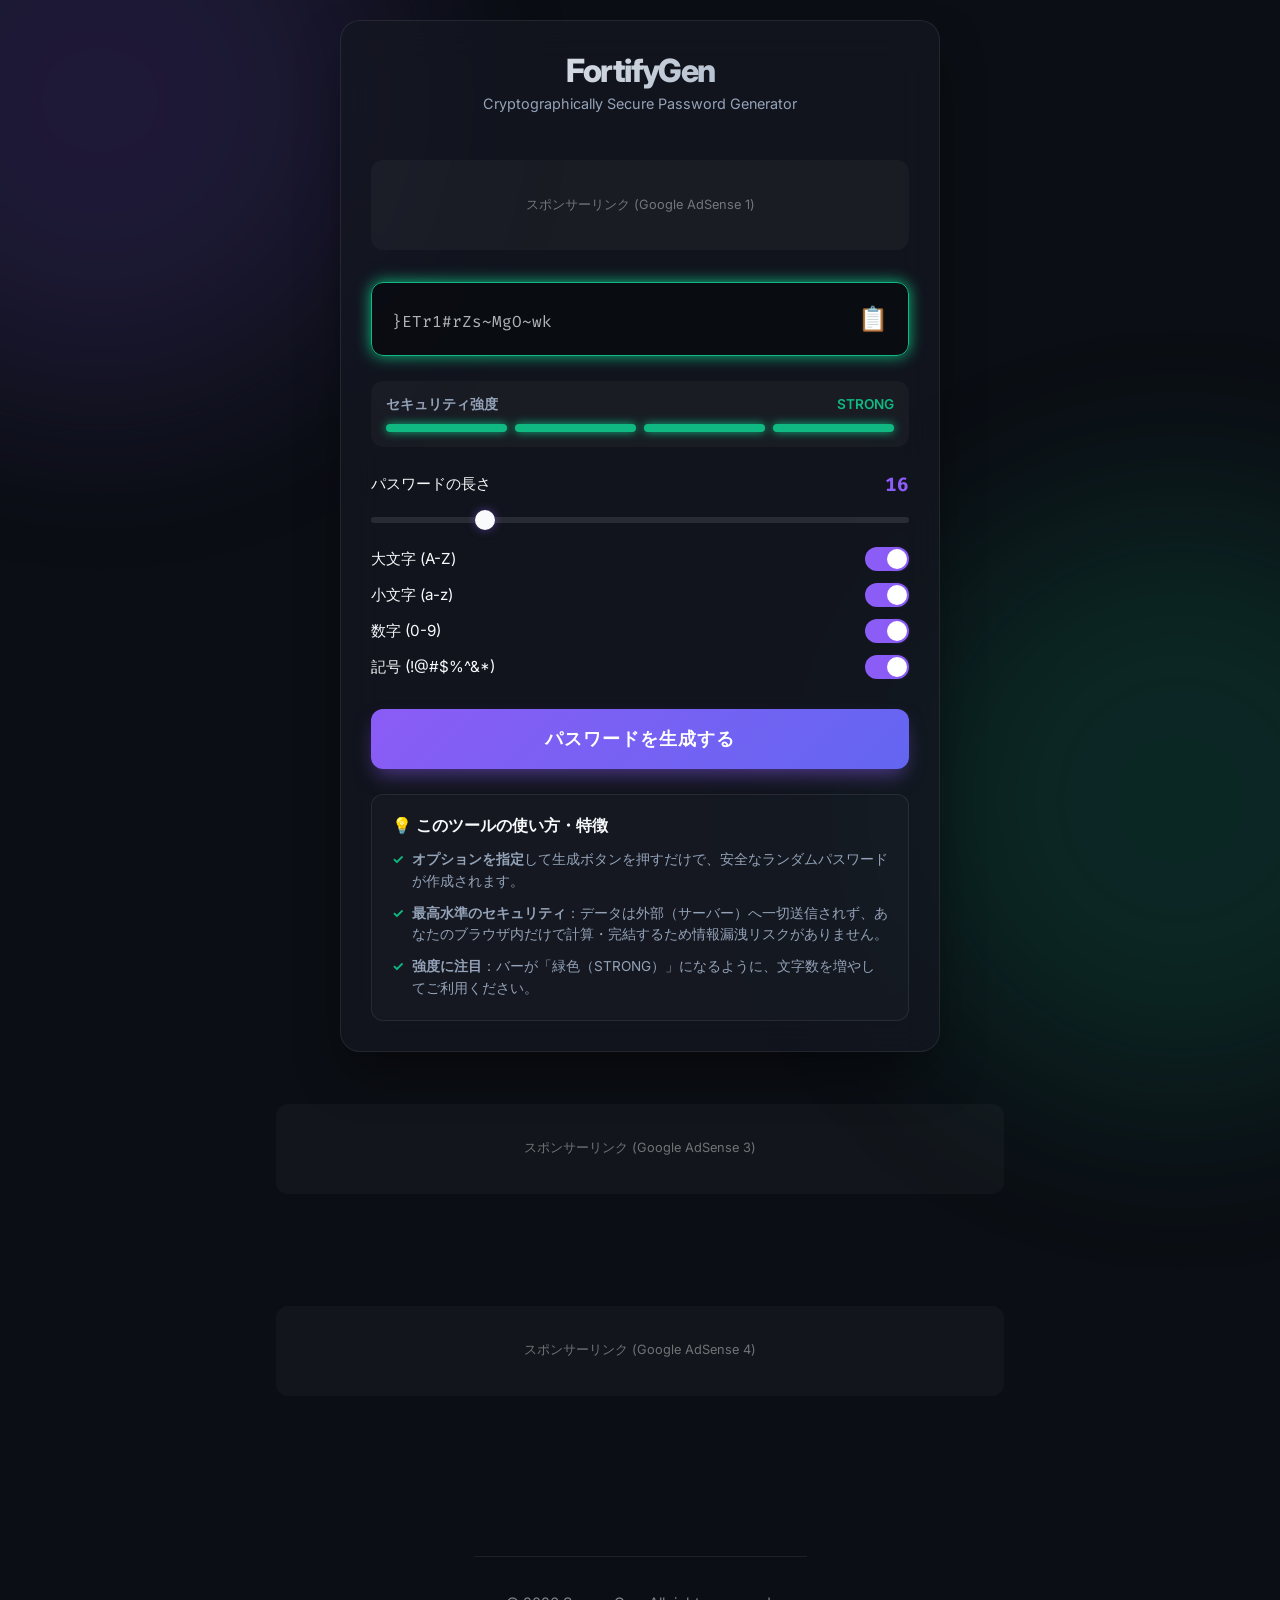
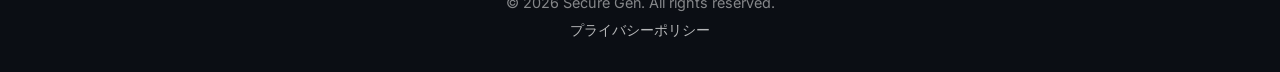
==== commit 0b63d579: "Add files via upload" ====
--- a/index.html
+++ b/index.html
@@ -53,13 +53,9 @@
             <p>Cryptographically Secure Password Generator</p>
         </header>
 
-        <!-- Ad placeholder (Top 1) -->
+        <!-- Ad placeholder (Top) -->
         <div class="ad-banner top-ad">
             <div class="ad-content">スポンサーリンク (Google AdSense 1)</div>
-        </div>
-        <!-- Ad placeholder (Top 2) -->
-        <div class="ad-banner top-ad">
-            <div class="ad-content">スポンサーリンク (Google AdSense 2)</div>
         </div>
 
         <section class="result-container">
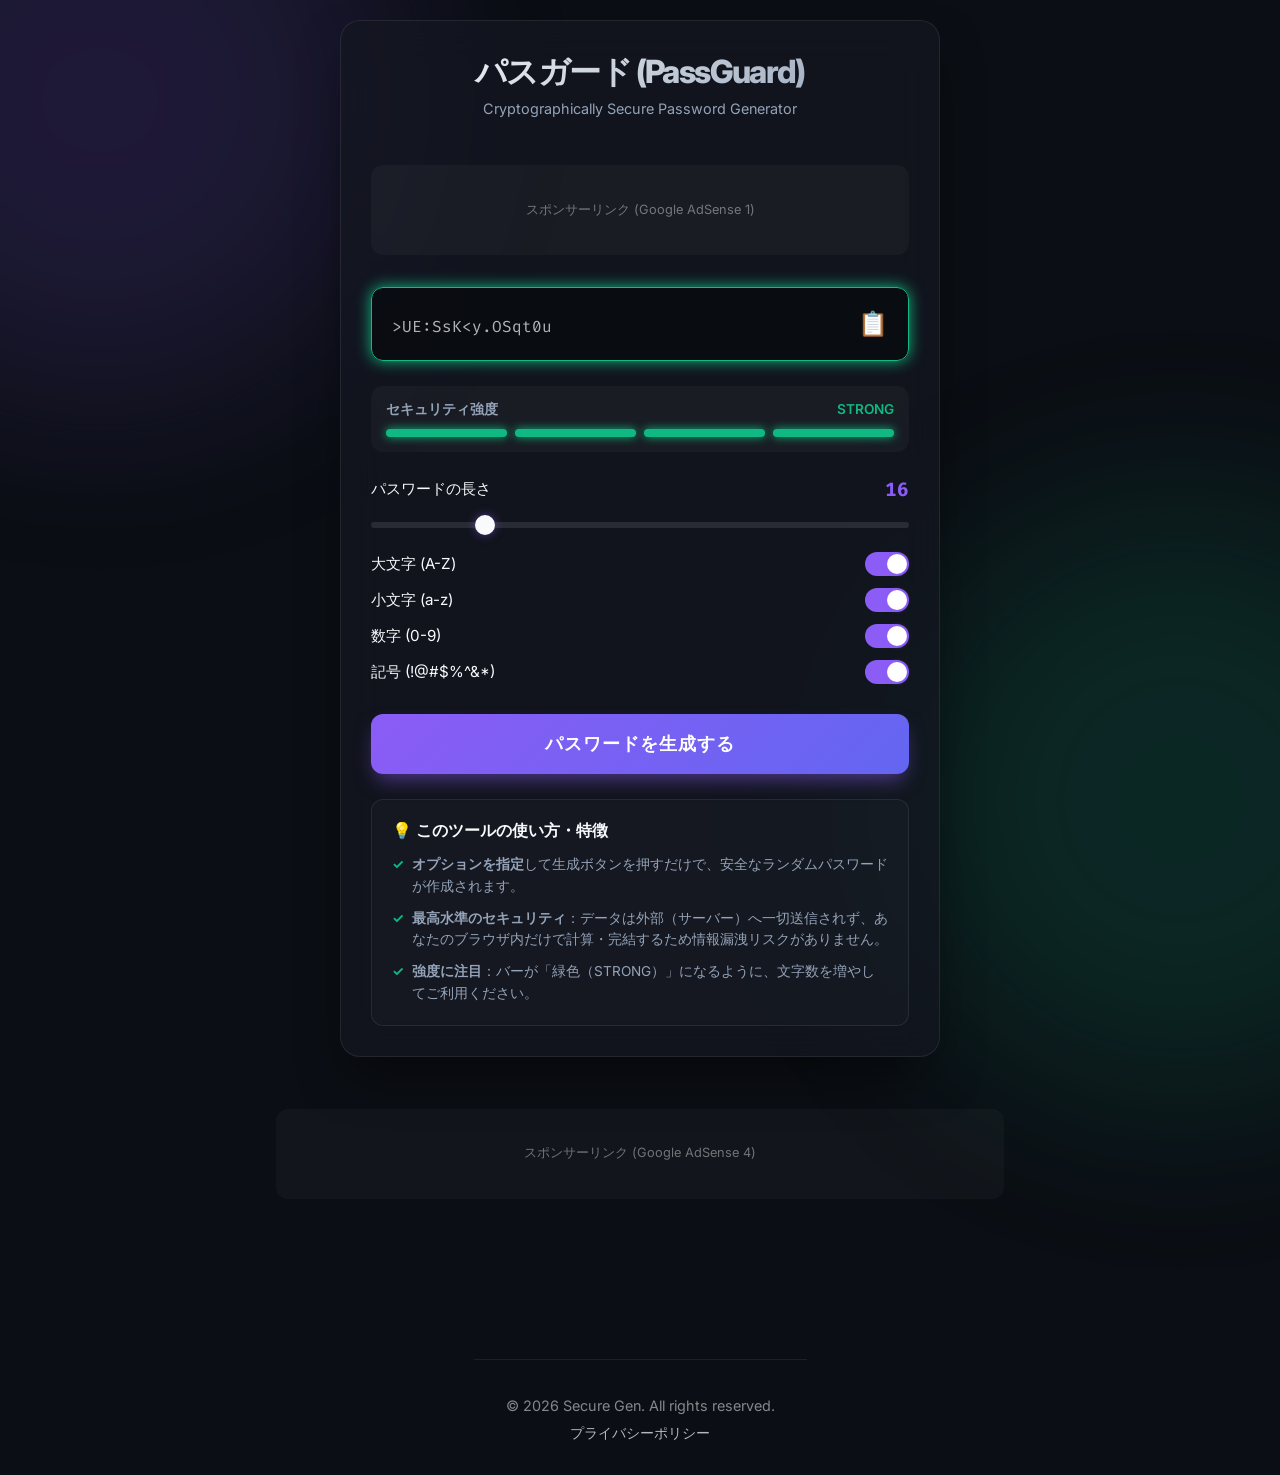
==== commit f1a8b152: "Add files via upload" ====
--- a/index.html
+++ b/index.html
@@ -3,7 +3,7 @@
 <head>
     <meta charset="UTF-8">
     <meta name="viewport" content="width=device-width, initial-scale=1.0">
-    <title>FortifyGen - 安全で強力なパスワード生成器</title>
+    <title>パスガード (PassGuard) - 安全で強力なパスワードを即座に作成</title>
     <meta name="description" content="暗号学的に安全なパスワードをブラウザ内だけで即座に作成。個人情報は一切送信されないローカル完結型のセキュアなツール。">
     <meta name="viewport" content="width=device-width, initial-scale=1.0">
     <meta name="theme-color" content="#1c122b">
@@ -18,7 +18,7 @@
     <!-- Open Graph / Facebook -->
     <meta property="og:type" content="website">
     <meta property="og:url" content="https://password-generator-eight-ruby-12.vercel.app/">
-    <meta property="og:title" content="FortifyGen - 強固で安全なパスワード作成">
+    <meta property="og:title" content="パスガード (PassGuard) - 強固で安全なパスワード作成">
     <meta property="og:description" content="サーバーへデータを一切送信しない、極めて安全なパスワード生成器。お好みの長さと文字種で即座に作成。">
     <meta property="og:image" content="favicon.svg">
 
@@ -49,7 +49,7 @@
 
     <main class="container">
         <header>
-            <h1>FortifyGen</h1>
+            <h1>パスガード <span class="accent-text">(PassGuard)</span></h1>
             <p>Cryptographically Secure Password Generator</p>
         </header>
 
@@ -126,10 +126,6 @@
         </section>
     </main>
 
-    <!-- Ad placeholder (Bottom 1) -->
-    <div class="ad-banner bottom-ad">
-        <div class="ad-content">スポンサーリンク (Google AdSense 3)</div>
-    </div>
     <!-- Ad placeholder (Bottom 2) -->
     <div class="ad-banner bottom-ad">
         <div class="ad-content">スポンサーリンク (Google AdSense 4)</div>
--- a/style.css
+++ b/style.css
@@ -251,12 +251,6 @@
 .policy-body h3 { font-size: 1.1rem; color: #38bdf8; margin: 1.5rem 0 0.5rem; }
 .policy-body p { font-size: 0.95rem; color: rgba(255,255,255,0.7); line-height: 1.6; }
 
-@media (max-width: 600px) {
-    .container { padding: 1.5rem; }
-    .card { padding: 2rem; }
-    .modal-content { padding: 2rem; }
-}
-
 /* Instructions */
 .instructions {
     background: rgba(255, 255, 255, 0.02);
@@ -305,7 +299,23 @@
 }
 .toast.show { bottom: 30px; opacity: 1; }
 
+@media (max-width: 600px) {
+    .container { padding: 1.5rem; }
+    .card { padding: 2rem; }
+    .modal-content { padding: 2rem; }
+}
+
 @media (max-width: 480px) {
-    .container { padding: 20px; }
-    h1 { font-size: 1.5rem; }
-}
+    .container { padding: 1.25rem; width: 95%; }
+    h1 { font-size: 1.6rem; }
+    .password-display { font-size: 1.2rem; }
+    .generate-btn { padding: 15px; font-size: 1rem; }
+}
+
+@media (max-width: 380px) {
+    .container { padding: 1rem; }
+    .password-display { font-size: 1.1rem; }
+    .strength-header { font-size: 0.75rem; }
+    .strength-bars { gap: 4px; }
+    .setting-header { font-size: 0.85rem; }
+}
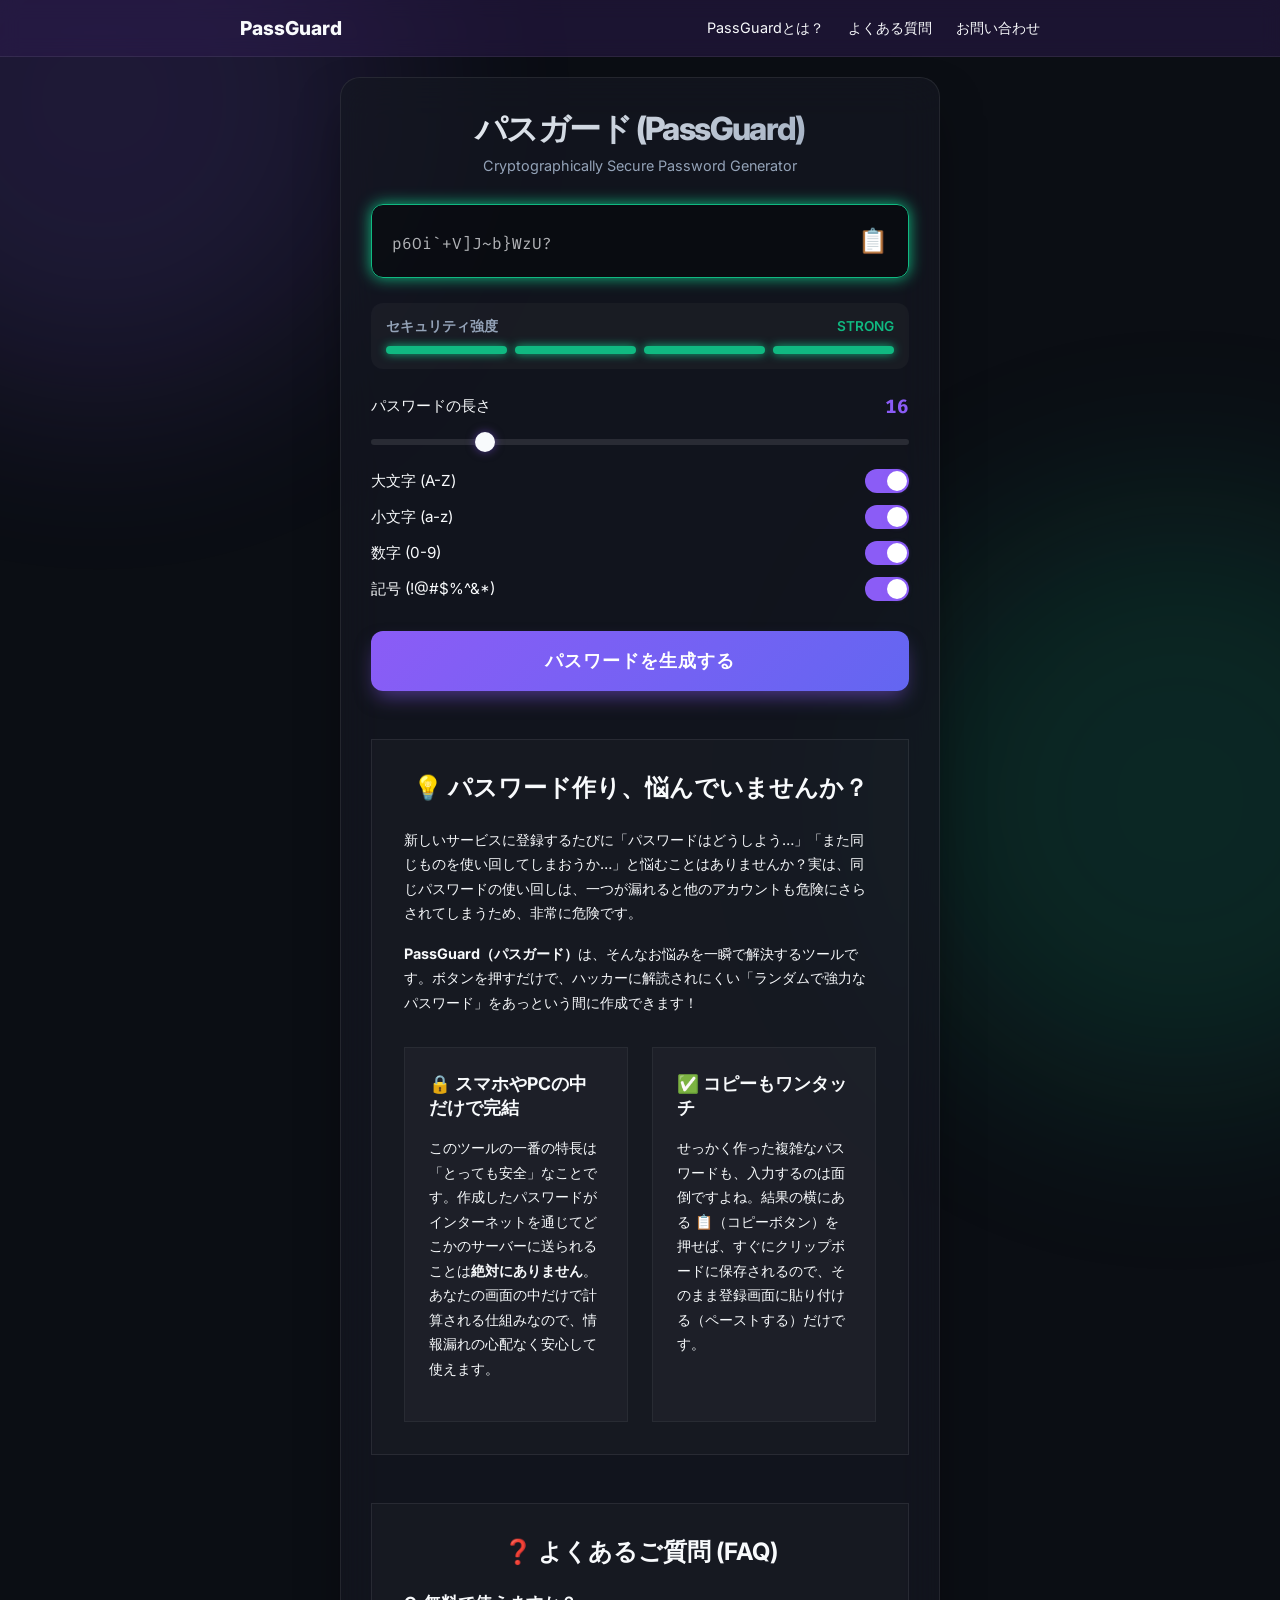
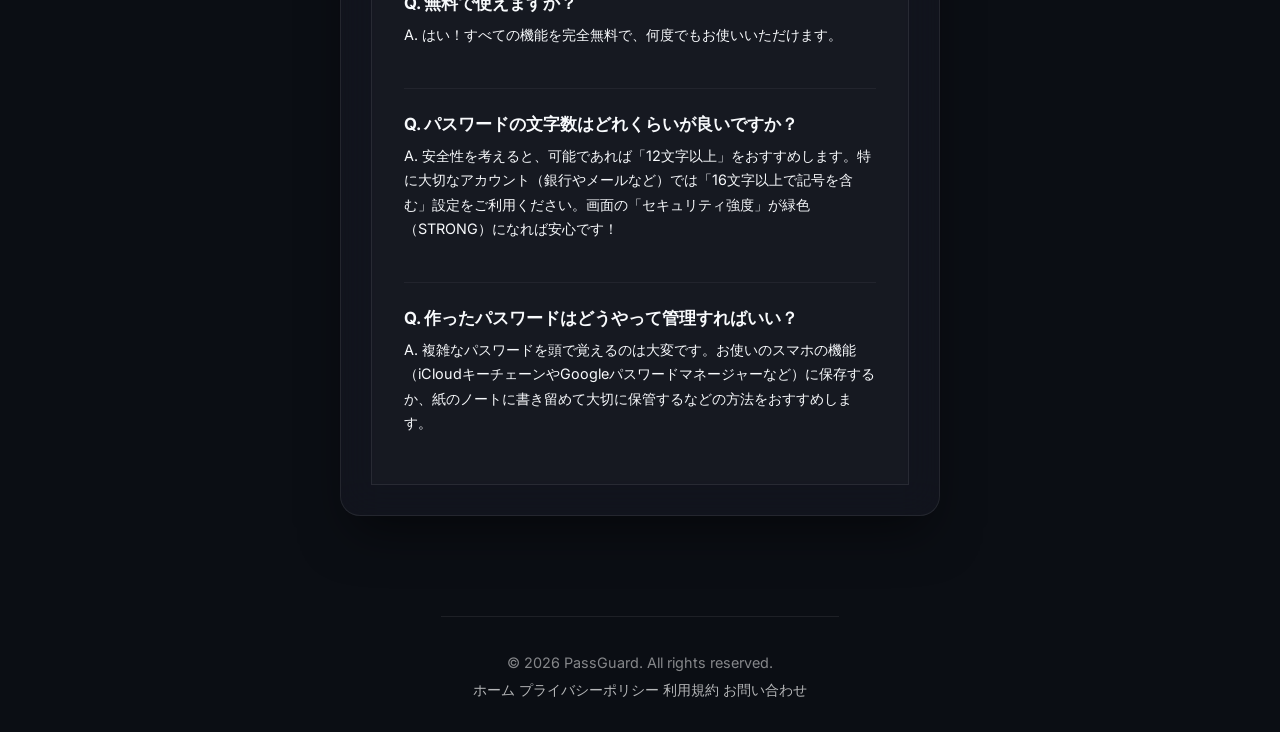
==== commit 436d10af: "Add files via upload" ====
--- a/index.html
+++ b/index.html
@@ -47,16 +47,24 @@
         <div class="glow glow-2"></div>
     </div>
 
+    <!-- シンプルナビゲーション -->
+    <nav class="top-nav">
+        <div class="nav-container">
+            <a href="index.html" class="nav-logo">PassGuard</a>
+            <div class="nav-links">
+                <a href="#about">PassGuardとは？</a>
+                <a href="#faq">よくある質問</a>
+                <a href="contact.html">お問い合わせ</a>
+            </div>
+        </div>
+    </nav>
+
     <main class="container">
         <header>
             <h1>パスガード <span class="accent-text">(PassGuard)</span></h1>
             <p>Cryptographically Secure Password Generator</p>
         </header>
-
-        <!-- Ad placeholder (Top) -->
-        <div class="ad-banner top-ad">
-            <div class="ad-content">スポンサーリンク (Google AdSense 1)</div>
-        </div>
+        <!-- Ads removed for approval -->
 
         <section class="result-container">
             <div class="password-display" id="passwordDisplay">
@@ -116,45 +124,55 @@
             <button id="generateBtn" class="generate-btn">パスワードを生成する</button>
         </section>
 
-        <section class="instructions">
-            <h3>💡 このツールの使い方・特徴</h3>
-            <ul>
-                <li><strong>オプションを指定</strong>して生成ボタンを押すだけで、安全なランダムパスワードが作成されます。</li>
-                <li><strong>最高水準のセキュリティ</strong>：データは外部（サーバー）へ一切送信されず、あなたのブラウザ内だけで計算・完結するため情報漏洩リスクがありません。</li>
-                <li><strong>強度に注目</strong>：バーが「緑色（STRONG）」になるように、文字数を増やしてご利用ください。</li>
-            </ul>
+        <!-- 親しみやすい解説セクション -->
+        <section id="about" class="friendly-content">
+            <h2>💡 パスワード作り、悩んでいませんか？</h2>
+            <p>新しいサービスに登録するたびに「パスワードはどうしよう…」「また同じものを使い回してしまおうか…」と悩むことはありませんか？実は、同じパスワードの使い回しは、一つが漏れると他のアカウントも危険にさらされてしまうため、非常に危険です。</p>
+            <p><strong>PassGuard（パスガード）</strong>は、そんなお悩みを一瞬で解決するツールです。ボタンを押すだけで、ハッカーに解読されにくい「ランダムで強力なパスワード」をあっという間に作成できます！</p>
+            
+            <div class="feature-cards">
+                <div class="feature-card">
+                    <h3>🔒 スマホやPCの中だけで完結</h3>
+                    <p>このツールの一番の特長は「とっても安全」なことです。作成したパスワードがインターネットを通じてどこかのサーバーに送られることは<strong>絶対にありません</strong>。あなたの画面の中だけで計算される仕組みなので、情報漏れの心配なく安心して使えます。</p>
+                </div>
+                <div class="feature-card">
+                    <h3>✅ コピーもワンタッチ</h3>
+                    <p>せっかく作った複雑なパスワードも、入力するのは面倒ですよね。結果の横にある 📋（コピーボタン）を押せば、すぐにクリップボードに保存されるので、そのまま登録画面に貼り付ける（ペーストする）だけです。</p>
+                </div>
+            </div>
+        </section>
+
+        <!-- FAQセクション -->
+        <section id="faq" class="friendly-content">
+            <h2>❓ よくあるご質問 (FAQ)</h2>
+            <div class="faq-item">
+                <h4>Q. 無料で使えますか？</h4>
+                <p>A. はい！すべての機能を完全無料で、何度でもお使いいただけます。</p>
+            </div>
+            <div class="faq-item">
+                <h4>Q. パスワードの文字数はどれくらいが良いですか？</h4>
+                <p>A. 安全性を考えると、可能であれば「12文字以上」をおすすめします。特に大切なアカウント（銀行やメールなど）では「16文字以上で記号を含む」設定をご利用ください。画面の「セキュリティ強度」が緑色（STRONG）になれば安心です！</p>
+            </div>
+            <div class="faq-item">
+                <h4>Q. 作ったパスワードはどうやって管理すればいい？</h4>
+                <p>A. 複雑なパスワードを頭で覚えるのは大変です。お使いのスマホの機能（iCloudキーチェーンやGoogleパスワードマネージャーなど）に保存するか、紙のノートに書き留めて大切に保管するなどの方法をおすすめします。</p>
+            </div>
         </section>
     </main>
 
-    <!-- Ad placeholder (Bottom 2) -->
-    <div class="ad-banner bottom-ad">
-        <div class="ad-content">スポンサーリンク (Google AdSense 4)</div>
-    </div>
+    <!-- Ads removed for approval -->
 
     <footer class="app-footer">
         <div class="footer-content">
-            <p>&copy; 2026 Secure Gen. All rights reserved.</p>
+            <p>&copy; 2026 PassGuard. All rights reserved.</p>
             <div class="footer-links">
-                <a href="#privacy-policy" id="policy-trigger">プライバシーポリシー</a>
+                <a href="index.html">ホーム</a>
+                <a href="privacy-policy.html">プライバシーポリシー</a>
+                <a href="terms.html">利用規約</a>
+                <a href="contact.html">お問い合わせ</a>
             </div>
         </div>
     </footer>
-
-    <!-- Privacy Policy Modal (Simple CSS-based modal) -->
-    <div id="privacy-policy" class="modal-overlay">
-        <div class="modal-content">
-            <a href="#" class="close-modal">&times;</a>
-            <h2>プライバシーポリシー</h2>
-            <div class="policy-body">
-                <h3>1. セキュリティと安全性</h3>
-                <p>当ツールで生成されるパスワードは、お客様のブラウザ内（ローカル）で計算されます。生成されたパスワードや設定値が外部のサーバーに送信されることは一切ありません。</p>
-                <h3>2. アクセス解析・広告について</h3>
-                <p>サービス向上のため Google Analytics を、広告配信のため Google AdSense を利用しています。これらはCookieを使用しますが、個人を特定する情報は収集しません。</p>
-                <h3>3. 免責事項</h3>
-                <p>生成されたパスワードの管理はお客様の責任において行ってください。本ツールの利用による損害について、当サイトは一切の責任を負いません。</p>
-            </div>
-        </div>
-    </div>
 
     <!-- トースト通知 (コピー完了時など) -->
     <div id="toast" class="toast">クリップボードにコピーしました！</div>
--- a/style.css
+++ b/style.css
@@ -319,3 +319,177 @@
     .strength-bars { gap: 4px; }
     .setting-header { font-size: 0.85rem; }
 }
+
+/* --- New AdSense Approval Styles --- */
+.top-nav {
+    width: 100%;
+    padding: 1rem 2rem;
+    display: flex;
+    justify-content: center;
+    border-bottom: 1px solid var(--border-color);
+    background: rgba(45, 27, 78, 0.5);
+    backdrop-filter: blur(10px);
+}
+
+.nav-container {
+    max-width: 800px;
+    width: 100%;
+    display: flex;
+    justify-content: space-between;
+    align-items: center;
+}
+
+.nav-logo {
+    font-weight: 800;
+    font-size: 1.2rem;
+    color: var(--accent-color);
+    text-decoration: none;
+}
+
+.nav-links {
+    display: flex;
+    gap: 1.5rem;
+}
+
+.nav-links a {
+    color: var(--text-primary);
+    text-decoration: none;
+    font-size: 0.9rem;
+    transition: color 0.2s ease;
+}
+
+.nav-links a:hover {
+    color: var(--accent-light);
+}
+
+.friendly-content {
+    margin-top: 3rem;
+    padding: 2rem;
+    background: rgba(255,255,255,0.02);
+    border: 1px solid var(--border-color);
+    border-radius: var(--radius-lg);
+    text-align: left;
+}
+
+.friendly-content h2 {
+    color: var(--accent-light);
+    margin-bottom: 1.5rem;
+    font-size: 1.5rem;
+    text-align: center;
+}
+
+.friendly-content p {
+    color: var(--text-primary);
+    line-height: 1.7;
+    margin-bottom: 1rem;
+}
+
+.feature-cards {
+    display: flex;
+    gap: 1.5rem;
+    margin-top: 2rem;
+}
+
+.feature-card {
+    flex: 1;
+    background: rgba(255,255,255,0.03);
+    padding: 1.5rem;
+    border-radius: var(--radius-md);
+    border: 1px solid rgba(255,255,255,0.05);
+}
+
+.feature-card h3 {
+    margin-bottom: 1rem;
+    color: var(--text-primary);
+    font-size: 1.1rem;
+}
+
+.faq-item {
+    margin-bottom: 1.5rem;
+    padding-bottom: 1.5rem;
+    border-bottom: 1px solid rgba(255,255,255,0.05);
+}
+.faq-item:last-child {
+    border-bottom: none;
+    margin-bottom: 0;
+    padding-bottom: 0;
+}
+
+.faq-item h4 {
+    color: var(--accent-color);
+    margin-bottom: 0.5rem;
+    font-size: 1.05rem;
+}
+
+.text-page-container {
+    margin-top: 4rem;
+    margin-bottom: 4rem;
+}
+
+.text-content h1 {
+    font-size: 2rem;
+    margin-bottom: 0.5rem;
+    text-align: center;
+    color: var(--accent-light);
+}
+
+.text-content > p:first-of-type {
+    text-align: center;
+    color: var(--text-muted);
+    margin-bottom: 3rem;
+}
+
+.text-content h2 {
+    font-size: 1.3rem;
+    margin-top: 2.5rem;
+    margin-bottom: 1rem;
+    color: var(--text-primary);
+    border-bottom: 1px solid var(--border-color);
+    padding-bottom: 0.5rem;
+}
+
+.text-content p {
+    line-height: 1.8;
+    color: rgba(255, 255, 255, 0.85);
+    margin-bottom: 1rem;
+}
+
+.contact-box {
+    margin-top: 3rem;
+    padding: 2rem;
+    background: rgba(255,255,255,0.03);
+    border: 1px solid var(--border-color);
+    border-radius: var(--radius-lg);
+    text-align: center;
+}
+
+.contact-btn {
+    display: inline-block;
+    margin-top: 1.5rem;
+    padding: 1rem 2rem;
+    background: var(--accent-color);
+    color: white;
+    text-decoration: none;
+    border-radius: var(--radius-md);
+    font-weight: 600;
+    transition: background 0.2s;
+}
+
+.contact-btn:hover {
+    background: var(--accent-light);
+}
+
+.form-hint {
+    margin-top: 1rem;
+    font-size: 0.85rem;
+    color: var(--text-muted);
+}
+
+@media (max-width: 600px) {
+    .feature-cards {
+        flex-direction: column;
+    }
+    .nav-links {
+        display: none;
+    }
+}
